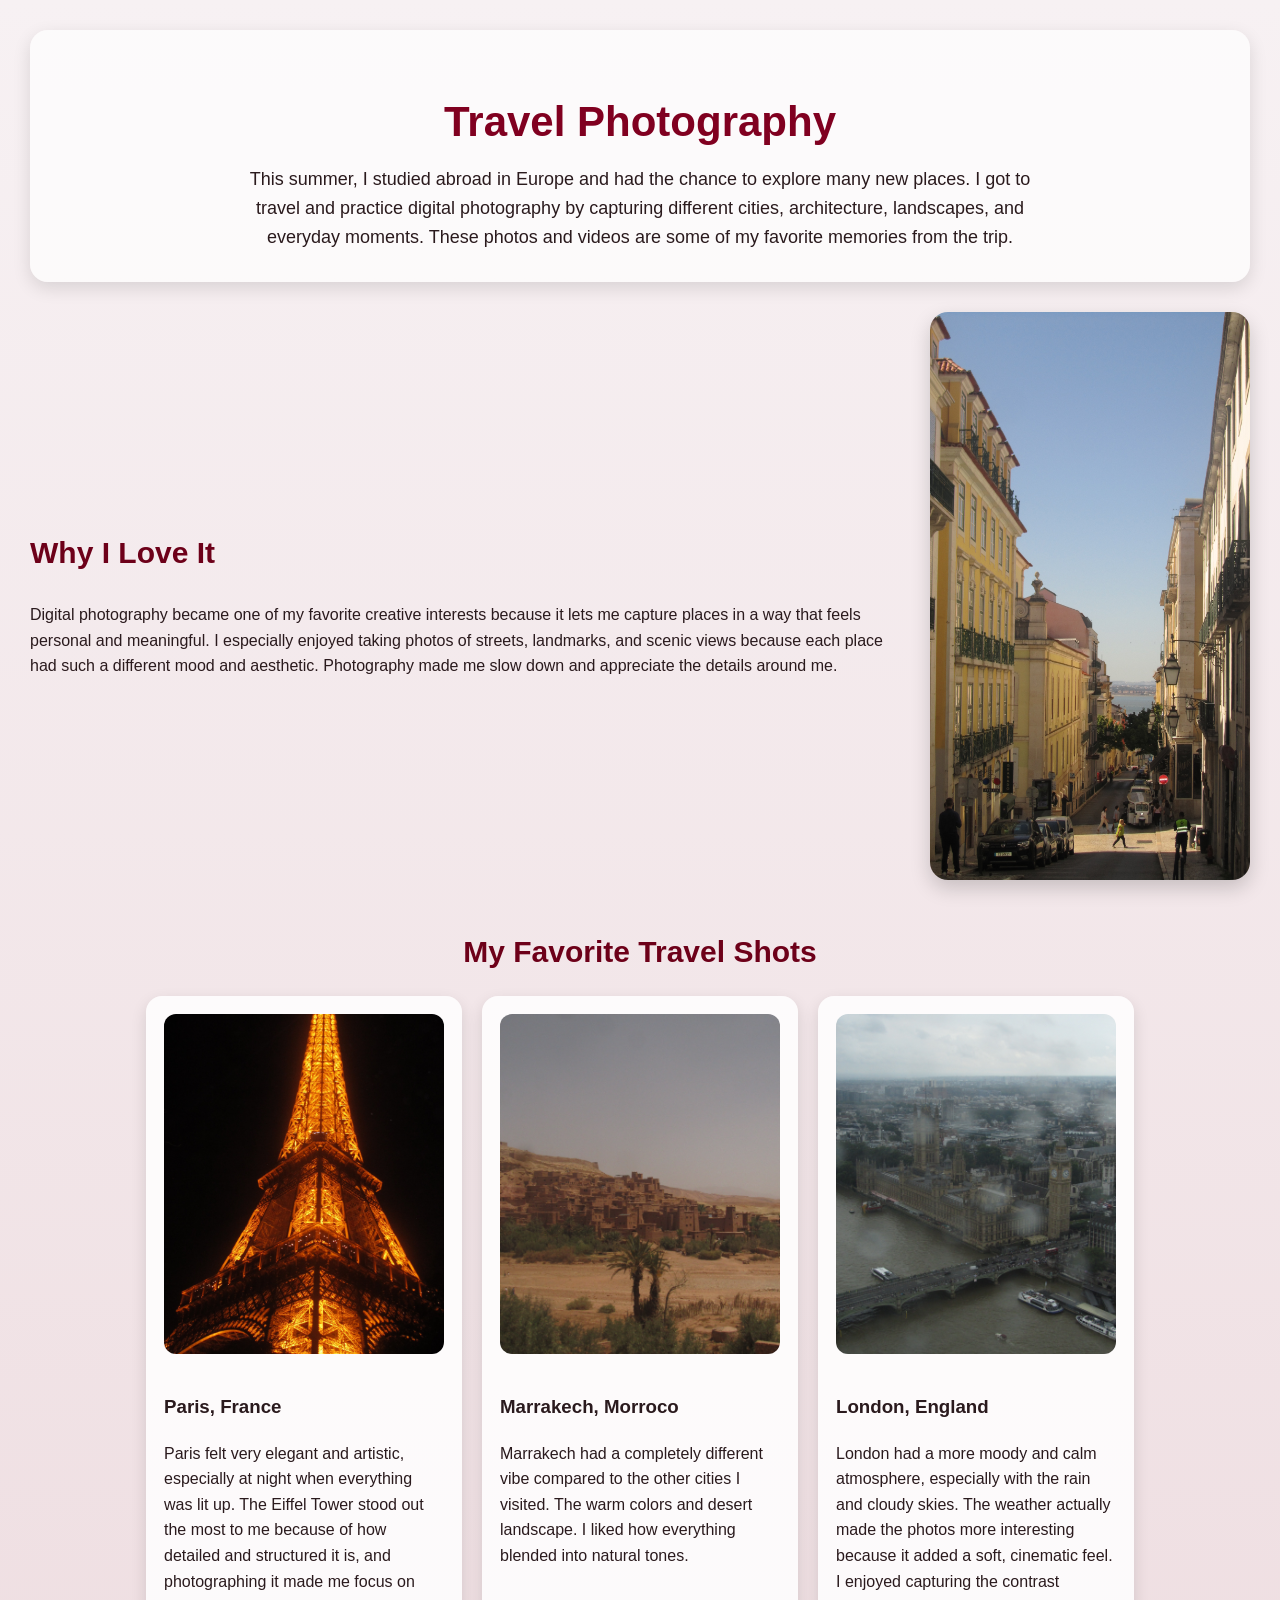
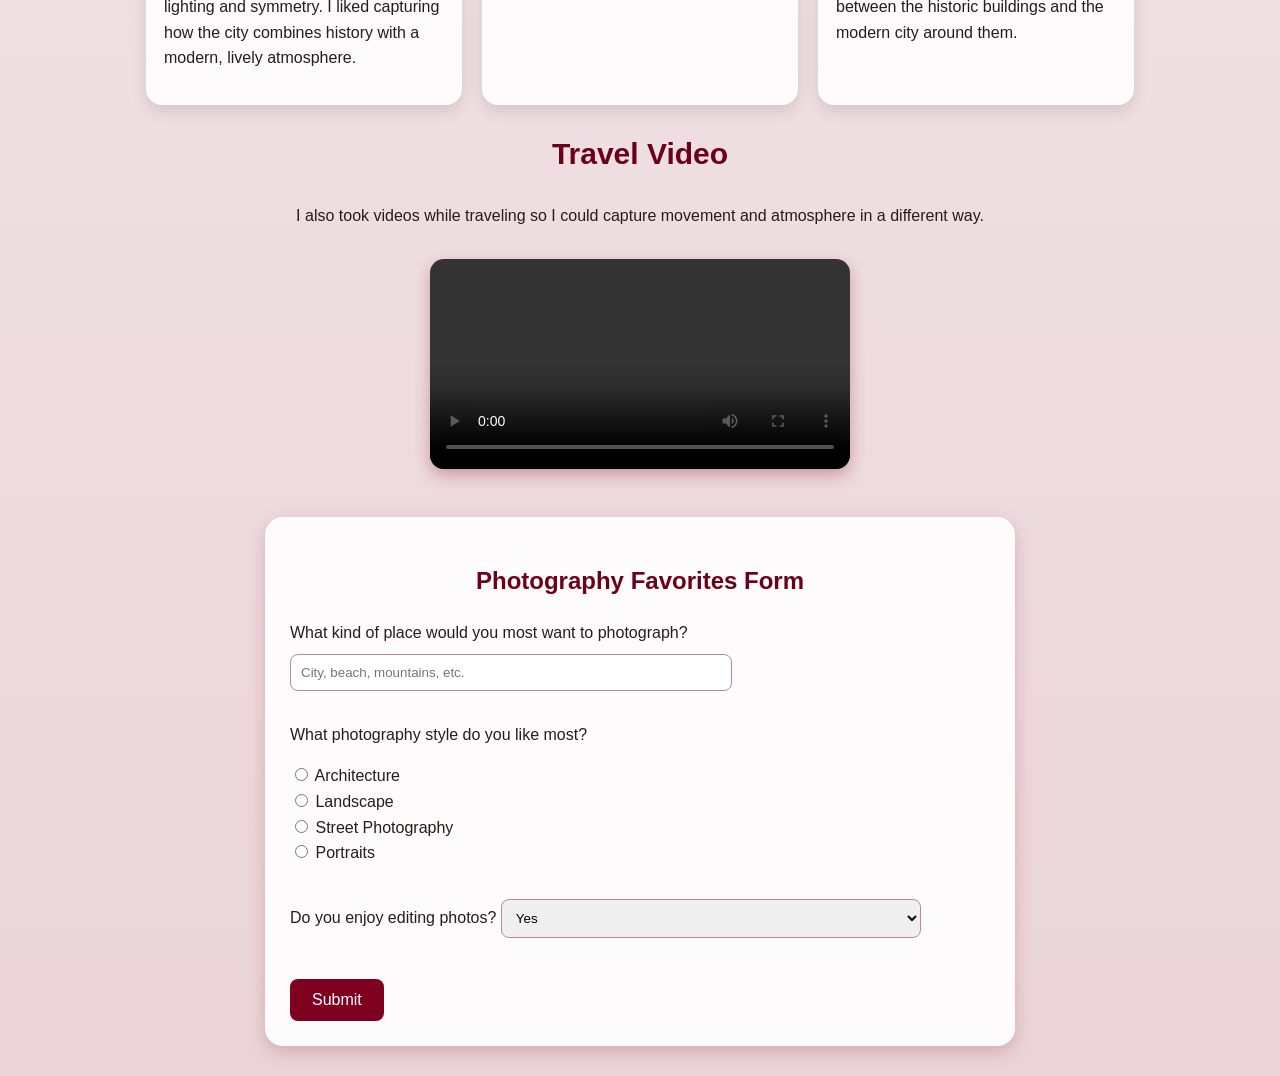
==== photography/index.html @ 9872be1f "Rename photography.html to index.html" ====
<!DOCTYPE html>
<html lang="en">
<head>
    <meta charset="utf-8" />
    <title>Travel Photography</title>
    <link rel="stylesheet" href="photography.css" />
</head>
<body>
    <header class="hero">
        <h1>Travel Photography</h1>
        <p>
            This summer, I studied abroad in Europe and had the chance to explore many new places. I got to travel and practice digital photography by capturing different cities,
            architecture, landscapes, and everyday moments. These photos and videos are some of my favorite
            memories from the trip.
        </p>
    </header>

    <section class="about-section">
        <div class="about-text">
            <h2>Why I Love It</h2>
            <p>
                Digital photography became one of my favorite creative interests because it lets me capture
                places in a way that feels personal and meaningful. I especially enjoyed taking photos of streets, landmarks, and scenic views because each place had
                such a different mood and aesthetic. Photography made me slow down and appreciate the details
                around me.
            </p>
        </div>

        <div class="featured-photo-box">
            <img src="IMG_5691.JPG" alt="A sunny street view between tall buildings during summer travel" class="featured-photo" />
        </div>
    </section>

    <section class="gallery-section">
        <h2>My Favorite Travel Shots</h2>
        <div class="photo-gallery">
            <div class="photo-card">
                <img src="IMG_6075.JPG" alt="The Eiffel Tower glowing at night" class="gallery-photo" />
                <h3>Paris, France</h3>
                <p>Paris felt very elegant and artistic, especially at night when everything was lit up.
                    The Eiffel Tower stood out the most to me because of how detailed and structured it is, and photographing it made me focus on lighting and symmetry. 
                    I liked capturing how the city combines history with a modern, lively atmosphere.</p>
            </div>

            <div class="photo-card">
                <img src="IMG_6154.JPG" alt="A warm desert landscape with buildings and palm trees" class="gallery-photo" />
                <h3>Marrakech, Morroco</h3>
                <p>Marrakech had a completely different vibe compared to the other cities I visited. The warm colors and desert landscape. I liked how everything blended into natural tones.</p>
            </div>

            <div class="photo-card">
                <img src="IMG_6523.JPG" alt="A rainy cityscape view with a river and large historic buildings" class="gallery-photo" />
                <h3>London, England</h3>
                <p>London had a more moody and calm atmosphere, especially with the rain and cloudy skies. 
                    The weather actually made the photos more interesting because it added a soft, cinematic feel. 
                    I enjoyed capturing the contrast between the historic buildings and the modern city around them.</p>
            </div>
        </div>
    </section>

    <section class="video-section">
        <h2>Travel Video</h2>
        <p>
            I also took videos while traveling so I could capture movement and atmosphere in a different way.
        </p>
        <video controls class="travel-video">
            <source src="MVI_6065.mov" type="video/quicktime" />
            Your browser does not support the video tag.
        </video>
    </section>

    <section class="form-section">
        <h2>Photography Favorites Form</h2>
        <form action="#" method="post" class="photo-form">
            <label for="place">What kind of place would you most want to photograph?</label>
            <input type="text" id="place" name="place" placeholder="City, beach, mountains, etc." required />

            <p>What photography style do you like most?</p>

            <input type="radio" id="architecture" name="style" value="architecture" />
            <label for="architecture">Architecture</label><br />

            <input type="radio" id="landscape" name="style" value="landscape" />
            <label for="landscape">Landscape</label><br />

            <input type="radio" id="street" name="style" value="street" />
            <label for="street">Street Photography</label><br />

            <input type="radio" id="portraits" name="style" value="portraits" />
            <label for="portraits">Portraits</label><br /><br />

            <label for="editing">Do you enjoy editing photos?</label>
            <select id="editing" name="editing">
                <option value="yes">Yes</option>
                <option value="sometimes">Sometimes</option>
                <option value="no">No</option>
            </select>

            <br /><br />

            <input type="submit" value="Submit" class="submit-button" />
        </form>
    </section>
</body>
</html>
---- photography/photography.css ----
body {
    margin: 0;
    font-family: Arial, sans-serif;
    background: linear-gradient(to bottom, #f7f1f3, #ead4d8);
    color: #2a1a1d;
    line-height: 1.6;
    padding: 30px;
}

/* HEADER */
.hero {
    text-align: center;
    background-color: rgba(255, 255, 255, 0.7);
    padding: 30px;
    border-radius: 18px;
    margin-bottom: 30px;
    animation: fadeInDown 1.5s ease;
    box-shadow: 0 6px 18px rgba(0, 0, 0, 0.12);
}

.hero h1 {
    font-size: 42px;
    margin-bottom: 10px;
    color: #800020; /* burgundy */
}

.hero p {
    max-width: 800px;
    margin: 0 auto;
    font-size: 18px;
}

/* ABOUT SECTION (FLEX) */
.about-section {
    display: flex;
    gap: 30px;
    align-items: center;
    justify-content: space-between;
    flex-wrap: wrap;
    margin-bottom: 40px;
}

.about-text {
    flex: 1;
    min-width: 280px;
}

.about-text h2 {
    color: #6d0019;
    font-size: 30px;
}

.featured-photo {
    width: 100%;
    max-width: 320px;
    border-radius: 18px;
    box-shadow: 0 8px 20px rgba(0, 0, 0, 0.18);
    animation: floatPhoto 3s ease-in-out infinite alternate;
}

/* GALLERY (FLEX) */
.gallery-section h2 {
    text-align: center;
    color: #6d0019;
    font-size: 30px;
    margin-bottom: 20px;
}

.photo-gallery {
    display: flex;
    gap: 20px;
    justify-content: center;
    flex-wrap: wrap;
}

.photo-card {
    background-color: rgba(255, 255, 255, 0.85);
    border-radius: 16px;
    padding: 18px;
    width: 280px;
    box-shadow: 0 6px 16px rgba(0, 0, 0, 0.12);
    transition: transform 0.25s ease, box-shadow 0.25s ease;
}

.photo-card:hover {
    transform: translateY(-8px);
    box-shadow: 0 12px 24px rgba(128, 0, 32, 0.3);
}

.gallery-photo {
    width: 100%;
    height: 340px;
    object-fit: cover;
    border-radius: 12px;
    margin-bottom: 12px;
}

/* VIDEO */
.video-section {
    text-align: center;
    margin-bottom: 40px;
}

.video-section h2 {
    color: #6d0019;
    font-size: 30px;
}

.travel-video {
    width: 420px;
    max-width: 100%;
    border-radius: 14px;
    box-shadow: 0 6px 16px rgba(128, 0, 32, 0.3);
    margin-top: 15px;
}
/* FORM */
.form-section {
    background-color: rgba(255, 255, 255, 0.9);
    padding: 25px;
    border-radius: 18px;
    box-shadow: 0 6px 18px rgba(128, 0, 32, 0.2);
    max-width: 700px;
    margin: 0 auto;
}

.form-section h2 {
    text-align: center;
    color: #6d0019;
}

.photo-form input[type="text"],
.photo-form select {
    width: 100%;
    max-width: 420px;
    padding: 10px;
    margin-top: 8px;
    margin-bottom: 15px;
    border: 1px solid #b98a92;
    border-radius: 8px;
}

/* BUTTON */
.submit-button {
    background-color: #800020;
    color: white;
    border: none;
    padding: 12px 22px;
    border-radius: 8px;
    font-size: 16px;
    cursor: pointer;
    transition: 0.2s ease;
}

.submit-button:hover {
    background-color: #5c0016;
    transform: scale(1.05);
}

/* ANIMATIONS */
@keyframes fadeInDown {
    from {
        opacity: 0;
        transform: translateY(-18px);
    }
    to {
        opacity: 1;
        transform: translateY(0);
    }
}

@keyframes floatPhoto {
    from {
        transform: translateY(0px);
    }
    to {
        transform: translateY(-10px);
    }
}
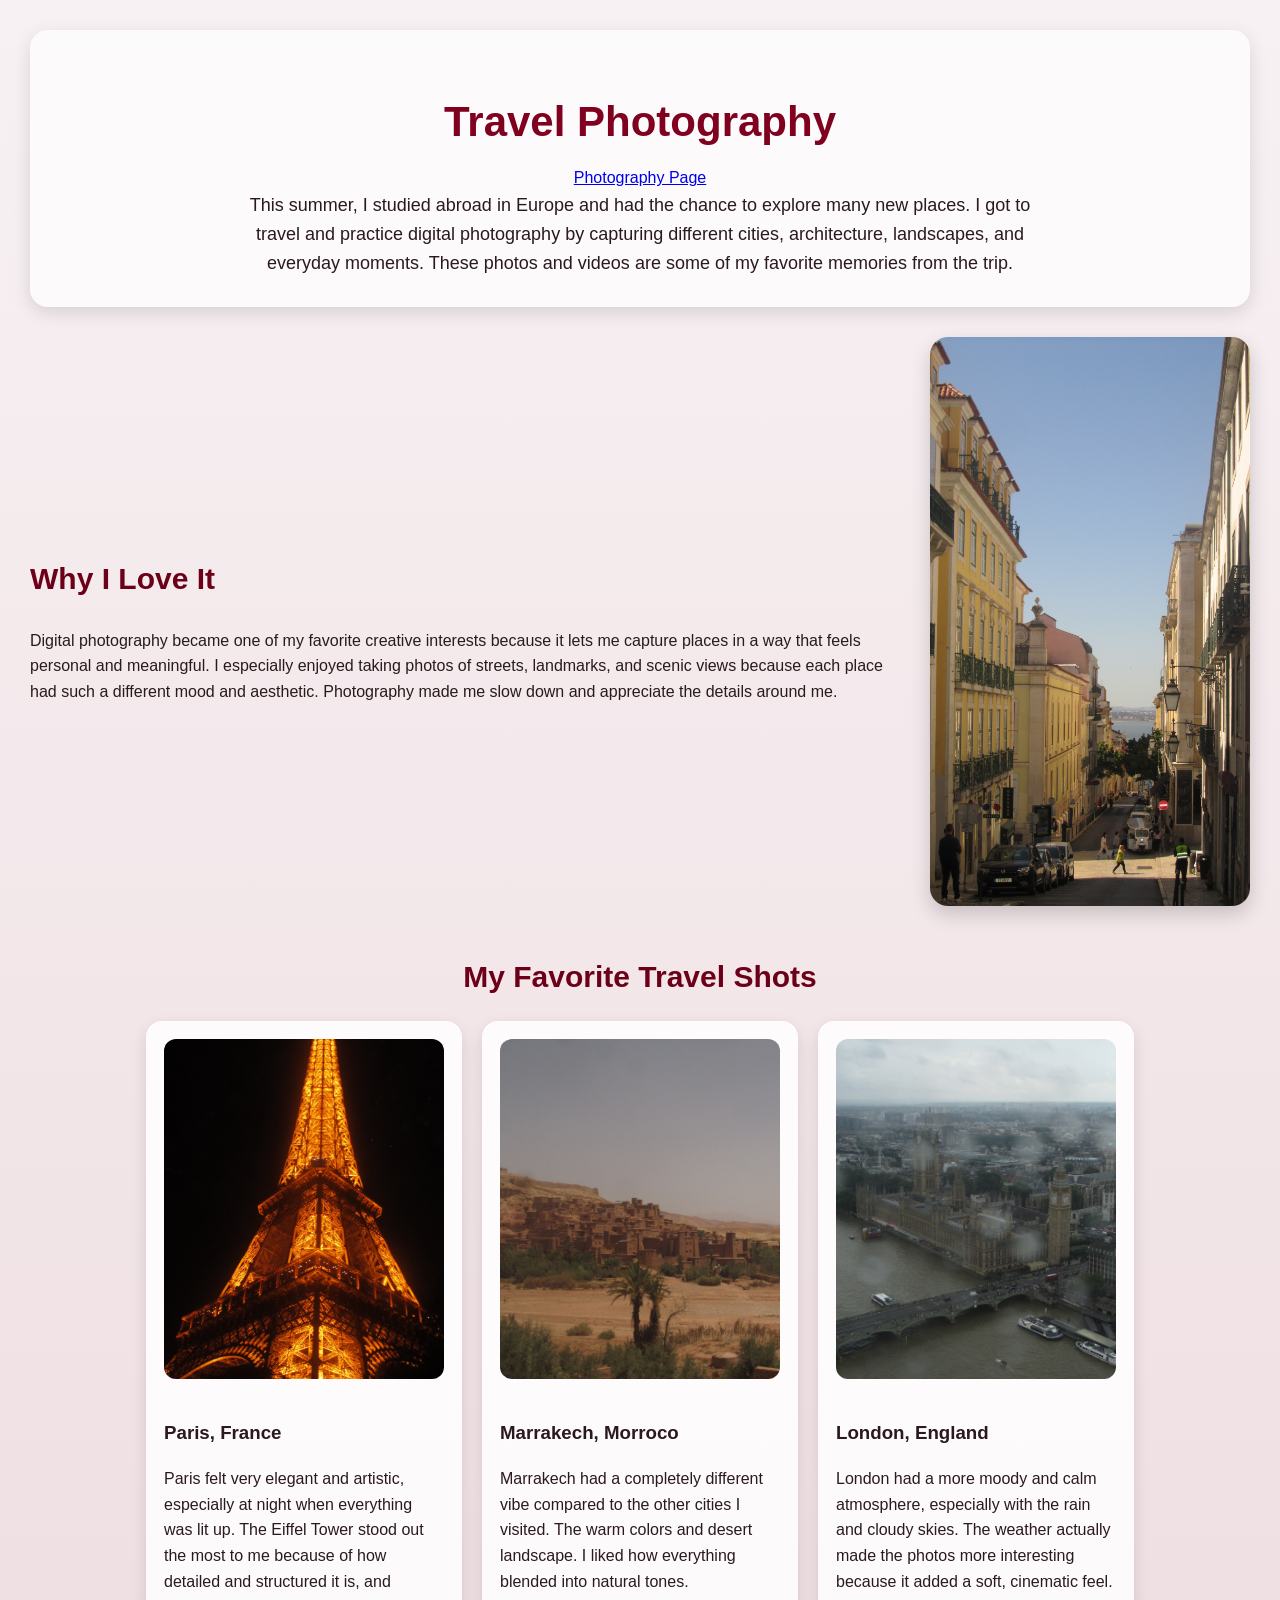
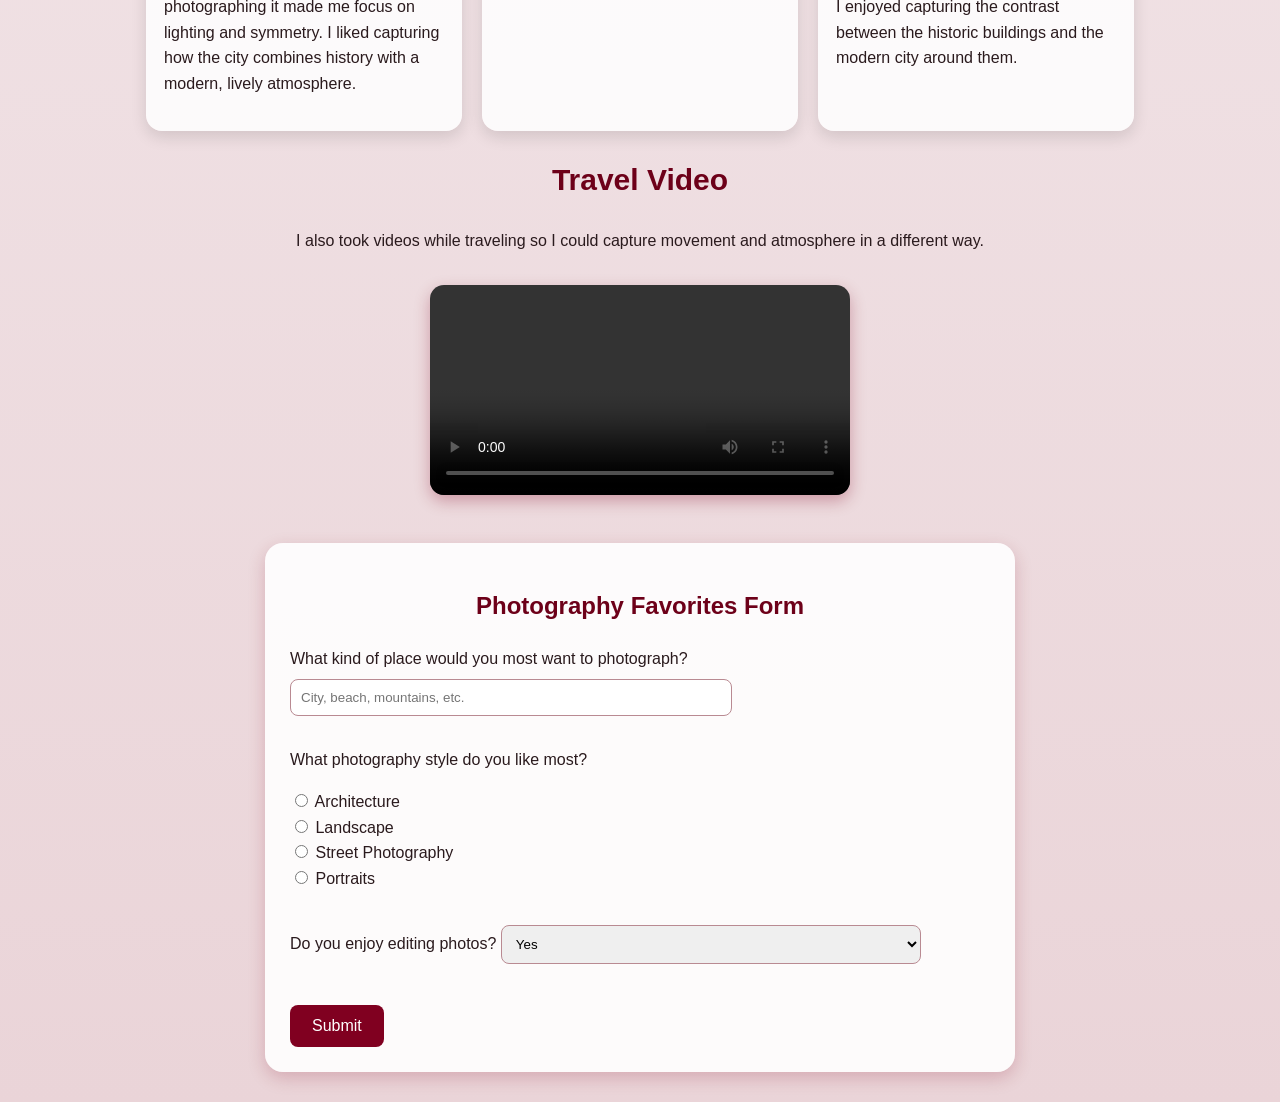
==== commit 5061ece8: "Add link to Photography Page in index.html" ====
--- a/photography/index.html
+++ b/photography/index.html
@@ -8,6 +8,7 @@
 <body>
     <header class="hero">
         <h1>Travel Photography</h1>
+         <a href="photography/">Photography Page</a>
         <p>
             This summer, I studied abroad in Europe and had the chance to explore many new places. I got to travel and practice digital photography by capturing different cities,
             architecture, landscapes, and everyday moments. These photos and videos are some of my favorite
